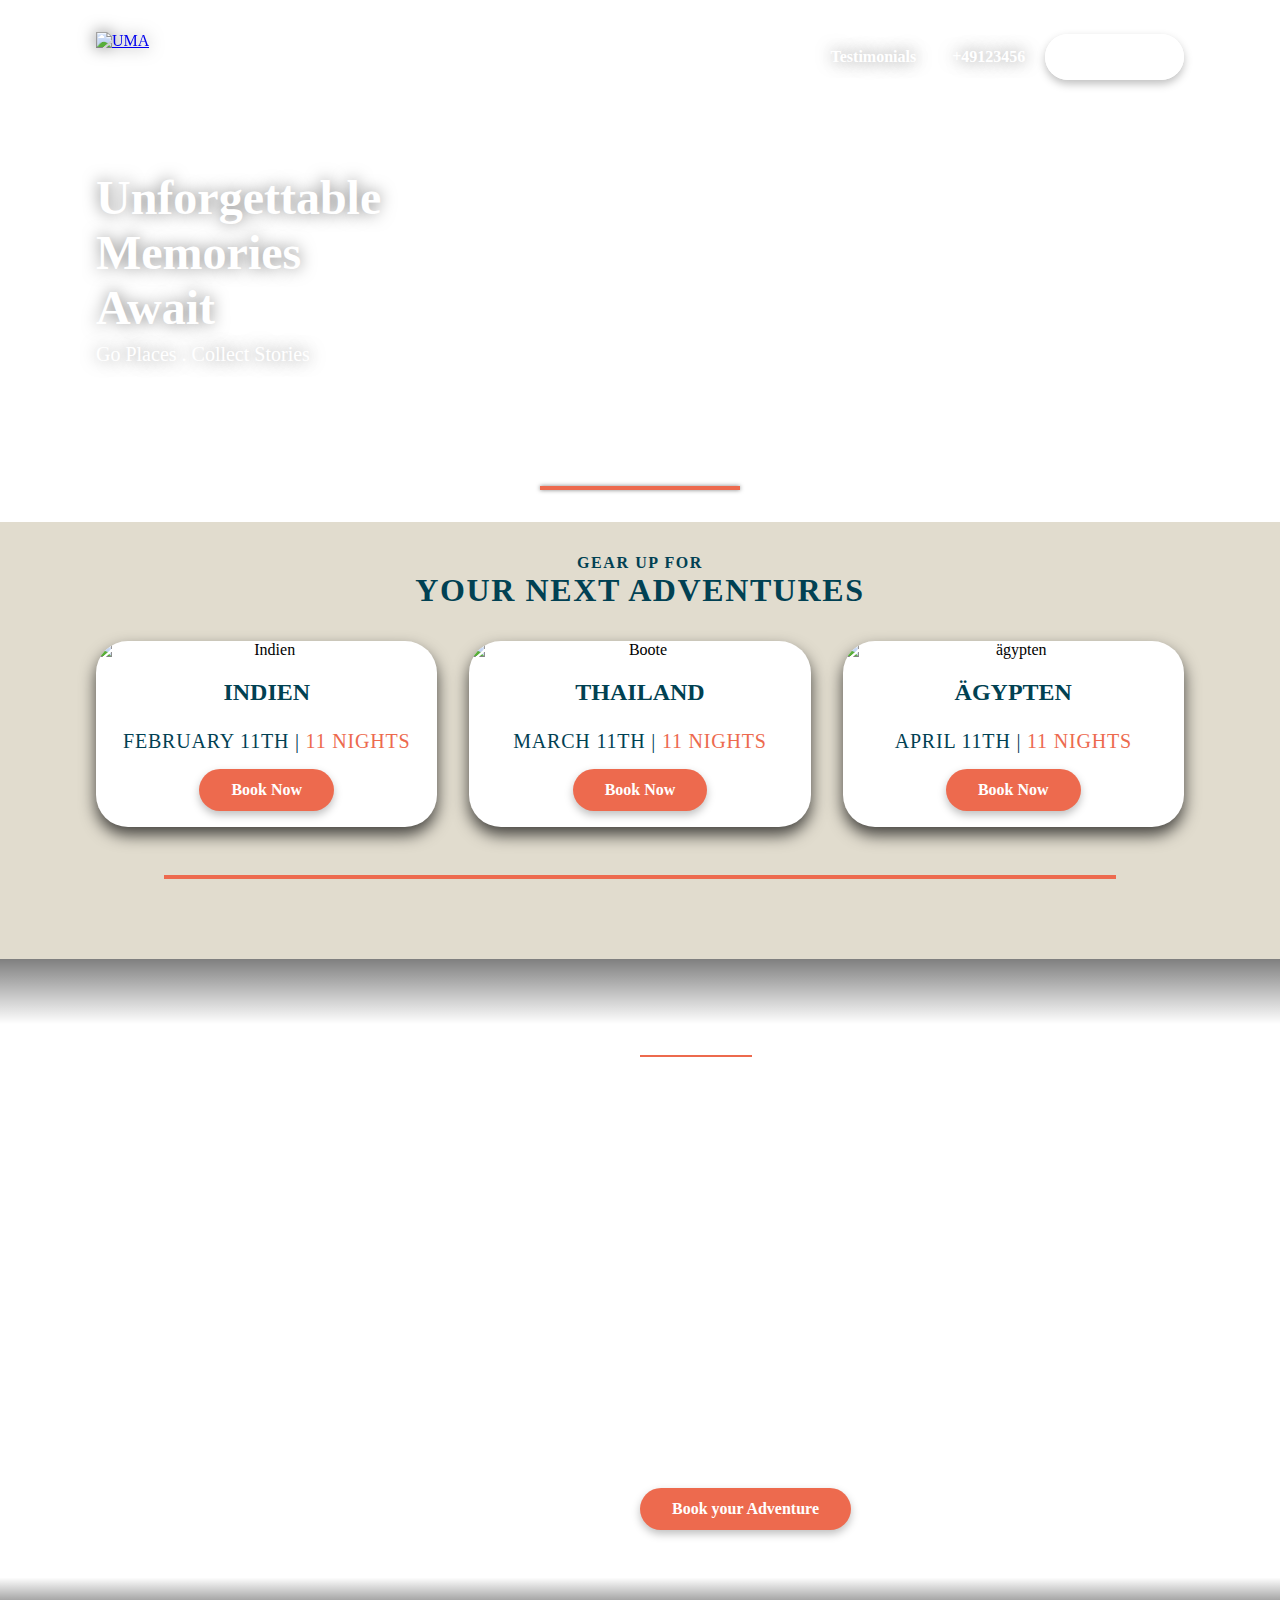
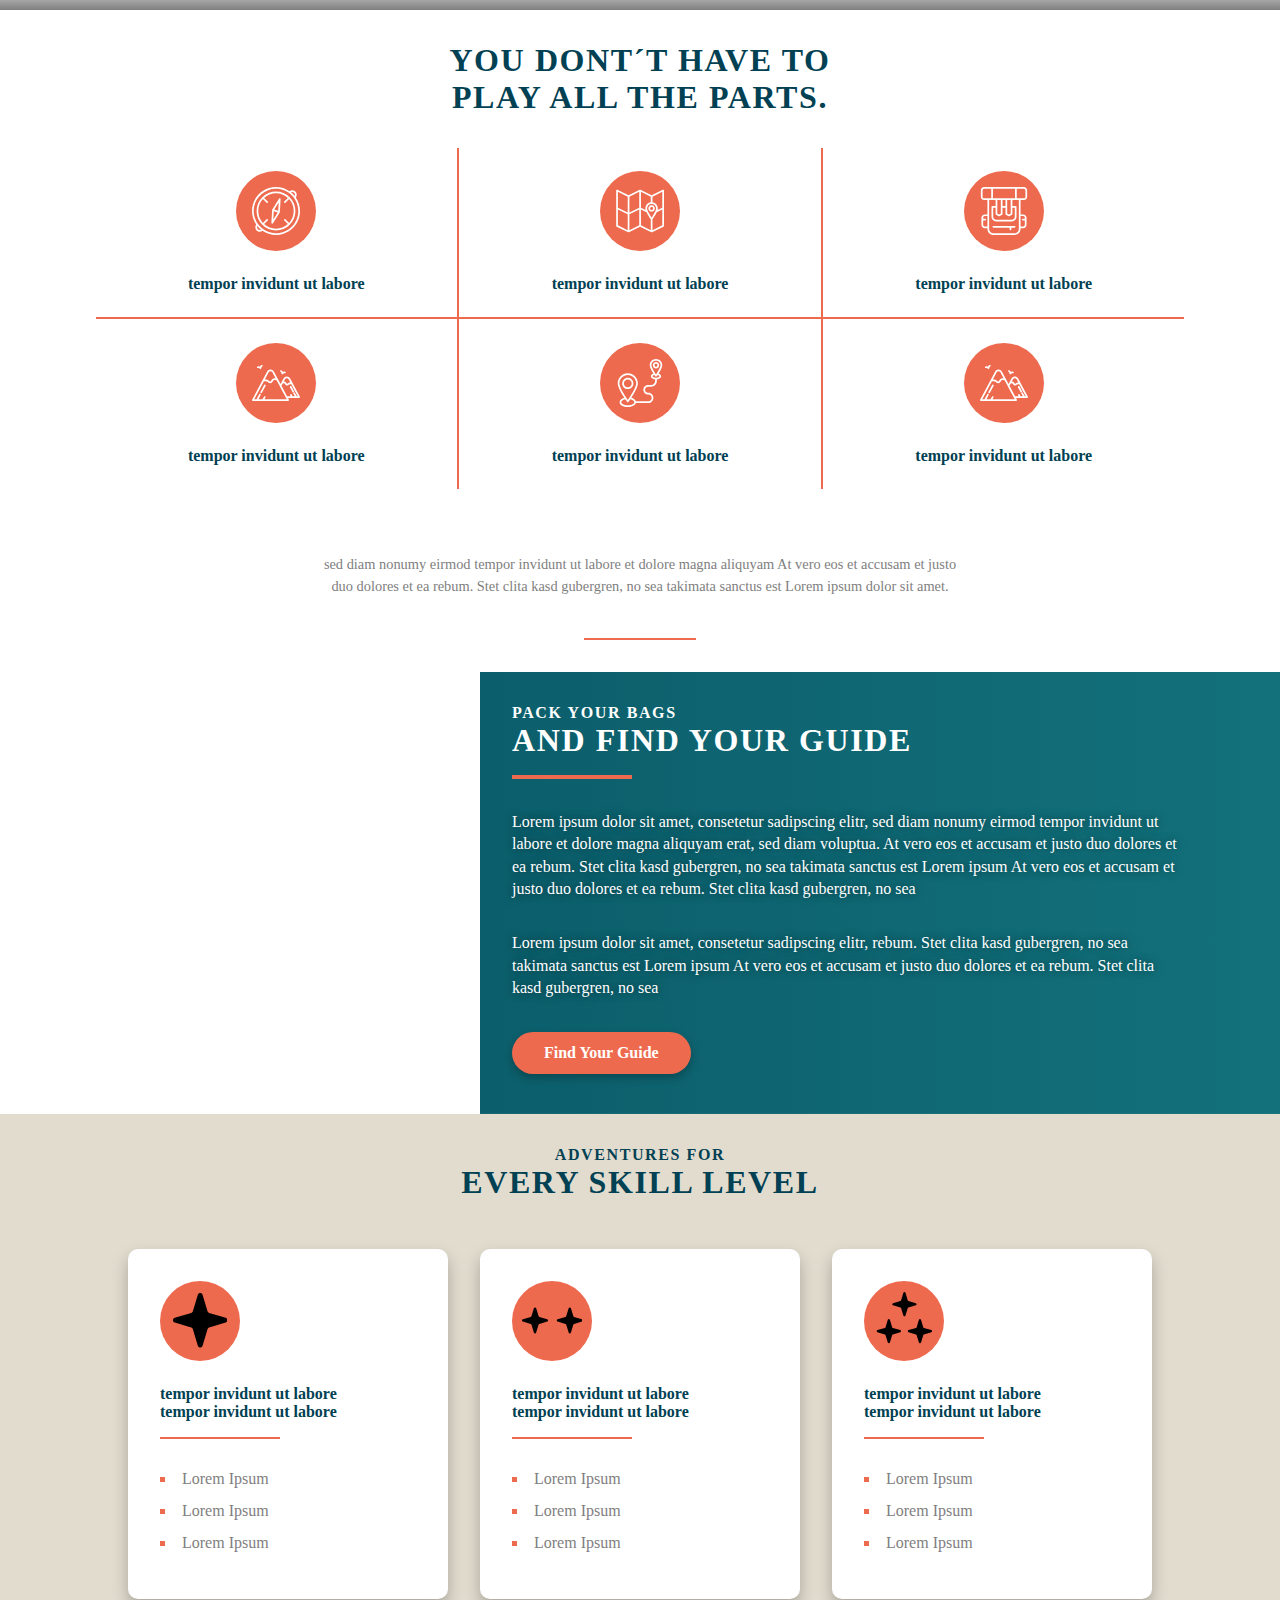
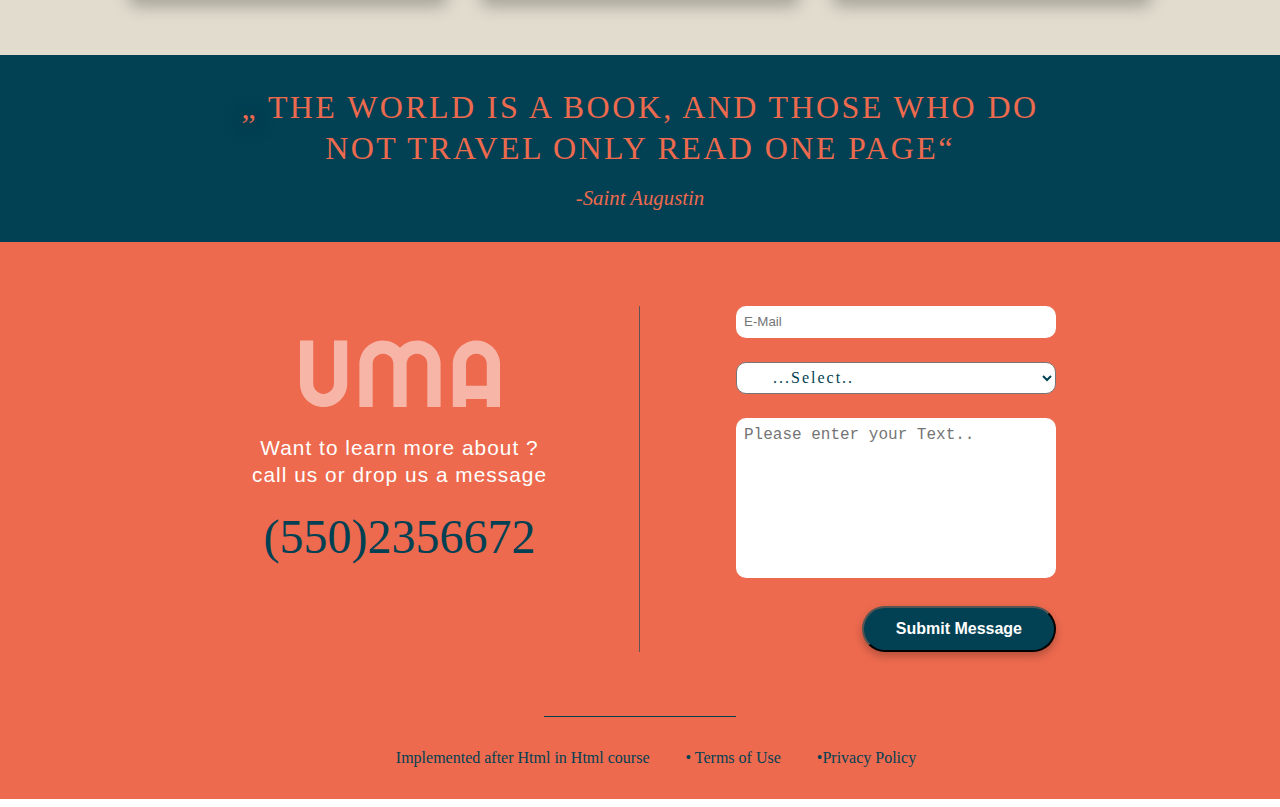
==== index.html @ a950dda8 "Create index.html" ====
<!DOCTYPE html>
<html lang="de">
    <head>
        <meta charset="utf-8">
        <meta http-equiv="X-UA-Compatible" content="IE=edge">
        <meta name="viewport" content="width=device-width, initial-scale=1.0">
   <title>Startseite UMA</title>
<link rel="stylesheet" href="css/main.css">   
</head>
<body>
    <header class="header">
<div class="container"><nav class="header__nav">
    <a href="#" class="header__logo-link"><img src="../images/logo-cropped.svg" alt="UMA" class="header__logo"></a>

<ul class="header__nav-ul">
  <li class="header__nav-li">
    <a href="#" class="header__nav-link">Testimonials</a>
  </li>
<li class="header__nav-li"> 
    <a href="tel:49123456" class="header__nav-link">+49123456</a>
</li>
<li class="header__nav-li header__nav-li--destkop"><a href="#" class="button button--transparent">Book Now</a></li>
    </ul>
</nav> 
<h1 class="header__heading">Unforgettable <br>Memories <br>Await</h1>
<p class="header__sub-heading">Go Places . Collect Stories</p>
<div class="header__button-container"><a href="#" class="button button--transparent">Book Now</a></div>
</div>   
</header>
<section class="adventures">
    <div class="container">
<h2 class="heading heading--center"><span class="heading__pre-text">Gear Up for</span> Your Next Adventures</h2>

<div class="adventures__card-container">
<div class="adventures__card">
    <img class="adventures__card-img" src="../images/indien.jpg" alt="Indien">
    <h4 class="adventures__card-heading">Indien</h4>
    <p class="adventures__card-date">February 11th | <span class="text-primary"> 11 Nights</span></p>
    <a href="#" class="button" >Book Now</a>
</div>
<div class="adventures__card">
    <img class="adventures__card-img" src="../images/bootstrand.jpg" alt="Boote">
    <h4 class="adventures__card-heading">Thailand</h4>
    <p class="adventures__card-date">March 11th | <span class="text-primary"> 11 Nights</span></p>
    <a href="#" class="button" >Book Now</a>
</div>
<div class="adventures__card">
    <img class="adventures__card-img" src="../images/ägypten.jpg" alt="ägypten">
    <h4 class="adventures__card-heading">Ägypten</h4>
    <p class="adventures__card-date">April 11th | <span class="text-primary"> 11 Nights</span></p>
    <a href="#" class="button" >Book Now</a>
</div>
</div>
</div>
</section>
<section class="story">
<div class="container container--center">
    <div class="story__inner">
        <h3 class="heading heading--story "><span class="heading__pre-text">Get Ready for</span> A Great Adventure</h3> 
    <p class="story__paragraph">
        Lorem ipsum dolor sit amet, consetetur sadipscing elitr, 
        sed diam nonumy eirmod tempor invidunt ut labore et dolore 
        magna aliquyam 
        erat, sed diam voluptua. At vero eos et accusam et justo duo dolores et ea 
        rebum. Stet clita kasd gubergren, no sea takimata sanctus est Lorem ipsum 
        dolor sit amet. Lorem ipsum dolor sit amet, consetetur sadipscing elitr, sed diam 
        nonumy eirmod tempor invidunt ut labore et dolore magna aliquyam erat, sed diam voluptua. 
        At vero eos et accusam et justo duo dolores et ea rebum. Stet clita kasd gubergren, no sea 
        takimata sanctus est Lorem ipsum dolor sit amet.</p>

        <p class="story__paragraph">Lorem ipsum dolor sit amet, consetetur sadipscing elitr, 
            sed diam nonumy eirmod tempor invidunt ut labore et dolore magna aliquyam 
            At vero eos et accusam et justo duo dolores et ea rebum. Stet clita kasd gubergren, no sea 
            takimata sanctus est Lorem ipsum dolor sit amet.</p>
        
<a href="#" class="button">Book your Adventure</a>
    </div>
</div>
</section>

<section class="parts">
<div class="container">
<h2 class="heading heading--center">You dont´t have to <br>play all the parts.</h2>
<div class="parts__border"><div class="parts__items">
    <a href="#" class="parts__item">
        <div class="parts__icon"><!--Kompass-->
                 <svg viewBox="0 0 1024 1024" class="parts__svg">

                    <g style="fill:#FFFFFF">
                        <path  d="M934.54,223.26c28-37.57,25.31-90.93-8.78-125.02c-34.06-34.09-87.4-36.77-125.01-8.77
                            C718.49,33.08,619.05,0,512,0C229.68,0,0,229.68,0,512c0,107.05,33.08,206.48,89.46,288.74c-28,37.57-25.31,90.93,8.78,125.02
                            c18.7,18.72,43.28,28.06,67.86,28.06c20.19,0,40.19-6.66,57.15-19.29C305.51,990.92,404.95,1024,512,1024
                            c282.32,0,512-229.68,512-512C1024,404.95,990.92,305.52,934.54,223.26z M899.9,124.1c18.13,18.13,21.86,45.09,11.11,67.59
                            c-23.37-29.05-49.83-55.5-78.89-78.85C854.25,102.18,881.58,105.78,899.9,124.1z M124.1,899.9
                            c-18.13-18.13-21.86-45.09-11.11-67.59c23.37,29.05,49.82,55.49,78.88,78.84C169.73,921.8,142.4,918.2,124.1,899.9z M512,987.43
                            C249.85,987.43,36.57,774.15,36.57,512S249.85,36.57,512,36.57S987.43,249.85,987.43,512S774.15,987.43,512,987.43z"/>
                        <path  d="M805.05,218.95C726.78,140.67,622.71,97.56,512,97.56s-214.78,43.11-293.05,121.38
                            C140.67,297.22,97.56,401.29,97.56,512s43.11,214.78,121.38,293.05C297.22,883.33,401.29,926.44,512,926.44
                            s214.78-43.11,293.05-121.38C883.33,726.78,926.44,622.71,926.44,512S883.33,297.22,805.05,218.95z M258.36,791.5l77.47-77.47
                            c7.14-7.14,7.14-18.71,0-25.86c-7.14-7.14-18.71-7.14-25.86,0l-77.47,77.47c-63.33-69.65-98.37-158.85-98.37-253.64
                            s35.04-183.99,98.37-253.64l77.47,77.47c3.57,3.57,8.25,5.36,12.93,5.36s9.36-1.79,12.93-5.36c7.14-7.14,7.14-18.71,0-25.86
                            l-77.47-77.47c69.65-63.33,158.85-98.37,253.64-98.37s183.99,35.04,253.64,98.37l-77.47,77.47c-7.14,7.14-7.14,18.71,0,25.86
                            c3.57,3.57,8.25,5.36,12.93,5.36c4.68,0,9.36-1.79,12.93-5.36l77.47-77.47c63.33,69.65,98.37,158.85,98.37,253.64
                            s-35.04,183.99-98.37,253.64l-77.47-77.47c-7.14-7.14-18.71-7.14-25.86,0s-7.14,18.71,0,25.86l77.47,77.47
                            c-69.65,63.33-158.85,98.37-253.64,98.37S328.01,854.82,258.36,791.5z"/>
                        <path  d="M597.53,241.78c-7.94-2.48-16.62,0.68-21.04,7.78L431.95,481.91c-0.08,0.12-0.06,0.28-0.14,0.4
                            c-0.71,1.2-0.91,2.57-1.33,3.9c-0.41,1.32-1.04,2.55-1.15,3.92c-0.01,0.14-0.11,0.26-0.12,0.41l-15.48,273.21
                            c-0.47,8.35,4.78,15.95,12.74,18.47c1.82,0.57,3.68,0.85,5.52,0.85c6.19,0,12.13-3.15,15.53-8.63l144.54-232.36
                            c0.08-0.12,0.06-0.28,0.14-0.4c0.71-1.2,0.91-2.57,1.33-3.9c0.41-1.32,1.04-2.55,1.15-3.92c0.01-0.14,0.11-0.26,0.12-0.41
                            l15.48-273.21C610.74,251.9,605.49,244.3,597.53,241.78z M569.7,329.7l-10.1,178.2l-84.17-26.65L569.7,329.7z M454.3,694.3
                            l10.1-178.2l84.17,26.65L454.3,694.3z"/>
                    </g>
                    </svg>
        </div>
        <h4 class="parts__heading-item">tempor invidunt ut labore</h4>
    </a>


    <a href="#" class="parts__item">
        <div class="parts__icon"> <!--Karte-->

            <svg viewBox="0 0 1024 1024" class="parts__svg" >

                    <g style="fill:#FFFFFF;"  >
                        <path  d="M1015.44,59.34c-5.28-3.28-12.02-3.64-17.67-0.91l-237.9,115.31L521.97,58.43c-0.21-0.09-0.45-0.12-0.66-0.21
                            c-0.35-0.15-0.72-0.21-1.08-0.34c-0.74-0.27-1.44-0.62-2.27-0.72c-1.28-0.36-2.55-0.54-4.01-0.54s-2.73,0.18-4.01,0.54
                            c-0.83,0.1-1.53,0.45-2.27,0.72c-0.36,0.13-0.74,0.19-1.08,0.34c-0.21,0.09-0.45,0.12-0.66,0.21l-237.9,115.31L30.15,58.43
                            c-5.65-2.73-12.39-2.37-17.67,0.91C7.2,62.8,3.92,68.63,3.92,74.82v755.04c0,7.1,4.01,13.48,10.2,16.39l245.91,119.31
                            c0.21,0.09,0.45,0.12,0.66,0.21c0.35,0.16,0.73,0.21,1.09,0.35c0.74,0.27,1.44,0.62,2.26,0.72c1.28,0.37,2.55,0.55,4.01,0.55
                            c1.46,0,2.73-0.18,4.01-0.55c0.82-0.1,1.52-0.45,2.26-0.72c0.36-0.13,0.74-0.19,1.09-0.35c0.21-0.09,0.45-0.12,0.66-0.21
                            l237.9-115.3l237.9,115.3c2.37,1.09,5.1,1.82,8.01,1.82c2.91,0,5.65-0.73,8.01-1.82l245.91-119.31c6.19-2.91,10.2-9.29,10.2-16.39
                            V74.82C1024,68.63,1020.72,62.8,1015.44,59.34z M987.57,440.96l-99.46,48.27c3.46-11.66,5.28-22.23,5.28-31.33
                            c0-67.76-50.28-124.05-115.31-132.79v-119.5l209.48-101.64V440.96z M812.88,566.1c-11.29,19.67-23.32,39.35-34.79,56.83
                            c-6.38,10.02-12.57,19.31-18.22,27.51c-5.65-8.2-11.84-17.49-18.22-27.51c-11.48-17.49-23.5-37.16-34.79-56.83
                            c-10.57-18.4-20.4-36.98-28.05-54.1c-9.84-21.68-16.03-40.8-16.03-54.1c0-47.54,33.88-87.43,78.87-96
                            c5.83-1.28,12.02-1.82,18.22-1.82s12.39,0.55,18.22,1.82c44.99,8.56,78.87,48.45,78.87,96c0,13.3-6.19,32.43-16.03,54.1
                            C833.28,529.12,823.44,547.7,812.88,566.1z M741.66,325.11c-65.03,8.74-115.31,65.03-115.31,132.79c0,9.11,1.82,19.67,5.28,31.33
                            l-99.46-48.27V103.97l209.48,101.64V325.11z M495.74,440.96L286.26,542.6V205.61l209.48-101.64V440.96z M40.35,103.97
                            l209.48,101.64V542.6L40.35,440.96V103.97z M40.35,481.58l209.48,101.46v337.17L40.35,818.57V481.58z M286.26,583.04L495.74,481.4
                            v336.99L286.26,920.03V583.04z M532.18,481.4l119.5,57.93c29.15,61.2,75.41,128.05,89.99,148.64v232.07L532.18,818.39V481.4z
                            M987.57,818.57L778.09,920.21V687.96c14.57-20.58,60.84-87.43,89.99-148.64l119.5-57.75V818.57z"/>
                        <path  d="M778.09,391.78c-5.83-1.64-11.84-2.55-18.22-2.55s-12.39,0.91-18.22,2.55c-29.15,7.83-50.46,34.61-50.46,66.12
                            c0,31.52,21.31,58.29,50.46,66.31c5.83,1.64,11.84,2.55,18.22,2.55s12.39-0.91,18.22-2.55c29.15-8.01,50.46-34.79,50.46-66.31
                            C828.55,426.39,807.23,399.61,778.09,391.78z M778.09,484.68c-5.1,3.46-11.48,5.65-18.22,5.65s-13.12-2.19-18.22-5.65
                            c-8.56-5.83-14.03-15.67-14.03-26.78c0-10.93,5.46-20.76,14.03-26.59c5.1-3.46,11.48-5.65,18.22-5.65s13.12,2.19,18.22,5.65
                            c8.56,5.83,14.03,15.67,14.03,26.59C792.11,469.01,786.65,478.85,778.09,484.68z"/>
                    </g>
                    </svg>

        </div>
        <h4 class="parts__heading-item">tempor invidunt ut labore</h4>
    </a>

    <a href="#" class="parts__item"><!--Market-->
        <div class="parts__icon">

                    <svg viewBox="0 0 1024 1024" class="parts__svg">

                            <g style="fill:#FFFFFF;"  >
                                <path d="M933.67,277.94c39.68,0,72.04-32.18,72.04-71.86V72.05c0-39.68-32.37-72.05-72.04-72.05H90.15
                                    C50.47,0,18.29,32.37,18.29,72.05v134.03c0,39.68,32.18,71.86,71.86,71.86h68.57v306.65h-54.68c-40.23,0-73.14,32.73-73.14,73.14
                                    v146.65c0,40.41,32.92,73.14,73.14,73.14h54.68v16.82c0,71.5,58.15,129.65,129.64,129.65h447.09c71.5,0,129.65-58.15,129.65-129.65
                                    v-16.82h54.67c40.41,0,73.14-32.73,73.14-73.14V695.24c0-0.05,0.03-0.09,0.03-0.13c0-0.05-0.03-0.09-0.03-0.13v-37.24
                                    c0-40.41-32.73-73.14-73.14-73.14H865.1V277.94H933.67z M969.14,72.05v134.03c0,19.38-15.91,35.29-35.47,35.29h-86.86h-62.67V36.57
                                    h149.52C953.23,36.57,969.14,52.48,969.14,72.05z M672.73,241.37H561.92H461.9H351.27H276.3V36.57h471.28v204.8H672.73z
                                    M654.45,404.3v36.57v124.34l-37.12,20.85l-37.12-20.85V440.87V404.3V277.94h74.24V404.3z M369.55,404.3V277.94h74.06V404.3v36.57
                                    v124.34l-36.94,20.85l-37.12-20.85V440.87V404.3z M543.63,277.94V404.3h-63.45V277.94H543.63z M342.31,591.91l55.41,31.09
                                    c2.74,1.46,5.85,2.38,8.96,2.38c2.92,0,6.03-0.91,8.78-2.38l55.41-31.09c5.85-3.29,9.33-9.33,9.33-15.91V440.87h63.45V576
                                    c0,6.58,3.47,12.62,9.33,15.91l55.4,31.09c2.74,1.46,5.85,2.38,8.96,2.38c3.11,0,6.03-0.91,8.96-2.38l55.41-31.09
                                    c5.67-3.29,9.33-9.33,9.33-15.91V440.87h51.2v196.21c0,34.56-28.16,62.72-62.9,62.72H344.5c-34.56,0-62.72-28.16-62.72-62.72
                                    V440.87h51.2V576C332.98,582.58,336.46,588.62,342.31,591.91z M54.86,206.08V72.05c0-19.57,15.91-35.47,35.29-35.47h149.58v204.8
                                    h-62.72H90.15C70.77,241.37,54.86,225.46,54.86,206.08z M104.05,840.96c-20.11,0-36.57-16.46-36.57-36.57v-91h45.62
                                    c10.1,0,18.29-8.18,18.29-18.29c0-10.11-8.19-18.29-18.29-18.29H67.47v-19.08c0-20.11,16.46-36.57,36.57-36.57h54.68v219.79H104.05
                                    z M919.77,621.17c20.11,0,36.57,16.46,36.57,36.57v19.08h-45.56c-10.1,0-18.29,8.18-18.29,18.29c0,10.11,8.19,18.29,18.29,18.29
                                    h45.56v91c0,20.11-16.46,36.57-36.57,36.57H865.1V621.17H919.77z M828.53,602.88v256.37v35.11c0,51.2-41.69,93.07-93.08,93.07
                                    H288.37c-51.38,0-93.07-41.87-93.07-93.07v-35.11V602.88V277.94h62.44c0.1,0,0.18,0.06,0.28,0.06c0.1,0,0.18-0.05,0.28-0.06h74.69
                                    V404.3H263.5c-10.24,0-18.29,8.05-18.29,18.29v214.49c0,54.67,44.43,99.29,99.29,99.29h334.81c54.86,0,99.47-44.62,99.47-99.29
                                    V422.58c0-10.24-8.23-18.29-18.29-18.29h-69.49V277.94h74.56c0.1,0,0.18,0.06,0.28,0.06c0.1,0,0.18-0.05,0.28-0.06h62.38V602.88z"
                                    />
                                <path d="M740.19,830.09H283.67c-10.1,0-18.29,8.18-18.29,18.29s8.19,18.29,18.29,18.29h347.74v38.68
                                    c0,10.11,8.19,18.29,18.29,18.29c10.1,0,18.29-8.18,18.29-18.29v-38.68h72.2c10.1,0,18.29-8.18,18.29-18.29
                                    S750.29,830.09,740.19,830.09z"/>
                            </g>
                            </svg>

        </div>
        <h4 class="parts__heading-item">tempor invidunt ut labore</h4>
    </a>

    <a href="#" class="parts__item"> <!--Mountains-->
        <div class="parts__icon">

                                        <svg viewBox="0 0 1024 1024" class="parts__svg">

                            <g style="fill:#FFFFFF;"  >
                                <path  d="M127.97,193.78c0.26-0.03,23.45-4.41,36.58,14.66c0.28,0.41,0.75,0.55,1.06,0.93
                                    c1.27,1.57,2.75,2.85,4.46,3.93c0.64,0.4,1.18,0.88,1.86,1.19c2.36,1.11,4.91,1.86,7.67,1.86c0.01,0,0.02,0,0.03,0c0,0,0,0,0,0
                                    c0,0,0,0,0.01,0c0.3,0,0.6-0.01,0.9-0.03c0.37-0.02,0.67-0.22,1.03-0.26c1.69-0.18,3.33-0.59,4.95-1.26
                                    c0.69-0.28,1.31-0.59,1.95-0.95c0.49-0.28,1.03-0.4,1.5-0.73c0.59-0.4,0.9-1.01,1.42-1.47c0.96-0.83,1.82-1.67,2.59-2.68
                                    c0.71-0.94,1.27-1.9,1.78-2.95c0.51-1.04,0.94-2.06,1.25-3.19c0.34-1.23,0.48-2.43,0.55-3.7c0.04-0.69,0.34-1.3,0.3-2.01
                                    c-1.15-22.72,19.17-33.99,20.33-34.61c8.9-4.62,12.45-15.55,7.89-24.52c-4.56-9-15.56-12.62-24.58-8.03
                                    c-1.23,0.63-21.93,11.75-33.12,34.74c-22.91-11.39-46.2-7.09-47.55-6.82c-9.91,1.97-16.34,11.6-14.37,21.5
                                    C108.44,189.3,118.08,195.7,127.97,193.78z"/>
                                <path d="M609.05,274.66c0.88,0.47,21.5,11.73,20.34,34.62c-0.03,0.71,0.26,1.32,0.3,2.01
                                    c0.08,1.27,0.21,2.46,0.55,3.69c0.31,1.14,0.74,2.17,1.26,3.21c0.51,1.04,1.06,1.99,1.77,2.93c0.77,1.01,1.64,1.85,2.6,2.69
                                    c0.52,0.46,0.83,1.06,1.42,1.47c0.47,0.33,1.01,0.45,1.5,0.73c0.64,0.36,1.26,0.66,1.94,0.94c1.62,0.67,3.27,1.08,4.96,1.27
                                    c0.36,0.04,0.66,0.25,1.03,0.26c0.3,0.02,0.59,0.03,0.9,0.03c0,0,0.01,0,0.01,0l0,0c0.01,0,0.02,0,0.03,0
                                    c2.76,0,5.31-0.75,7.67-1.87c0.67-0.31,1.21-0.79,1.84-1.19c1.72-1.08,3.2-2.36,4.47-3.94c0.31-0.38,0.78-0.52,1.06-0.93
                                    c12.73-18.5,35.48-14.83,36.73-14.62c9.88,1.87,19.39-4.55,21.36-14.4c1.96-9.9-4.46-19.53-14.37-21.5
                                    c-1.34-0.25-24.63-4.55-47.55,6.83c-11.19-22.99-31.88-34.11-33.12-34.74c-8.95-4.54-19.78-0.97-24.41,7.91
                                    C596.71,258.94,600.2,269.94,609.05,274.66z"/>
                                <path  d="M284.17,546.75c-8.96-4.75-19.93-1.28-24.69,7.5L179.4,704.37c-4.75,8.96-1.46,19.93,7.5,24.68
                                    c2.74,1.65,5.67,2.19,8.59,2.19c6.4,0,12.8-3.47,16.09-9.69l80.09-149.94C296.42,562.66,293.13,551.5,284.17,546.75z"/>
                                <path  d="M1021.78,804.57L865.99,512.74c-0.55-1.28-1.28-2.56-2.01-3.66l-49.37-92.52
                                    c-14.26-26.88-40.96-42.97-71.49-42.97c-15.36,0-29.62,4.02-41.87,11.34c-12.25,7.5-22.49,18.29-29.8,31.64l-42.24,79.36
                                    c-0.55,0.91-1.1,1.83-1.46,2.74l-18.83,35.11l-142.26-266.6c-14.44-26.88-41.14-42.79-71.67-42.79c-30.35,0-57.23,15.91-71.5,42.79
                                    l-95.45,178.83c-0.73,0.91-1.28,2.19-1.65,3.29L2.22,869.12c-3.11,5.67-2.93,12.43,0.37,17.92c3.29,5.67,9.33,8.96,15.72,8.96
                                    h753.52c6.4,0,12.25-3.29,15.54-8.96c3.29-5.49,3.47-12.25,0.55-17.92l-20.11-37.67h86.34c0.05,0,0.1,0.02,0.16,0.02
                                    c0.06,0,0.12-0.02,0.18-0.02h88.87c0.05,0,0.1,0.02,0.16,0.02c0.06,0,0.12-0.02,0.18-0.02h62.01c6.4,0,12.43-3.29,15.72-8.78
                                    C1024.7,817.01,1024.89,810.24,1021.78,804.57z M703.81,433.74c7.86-14.81,22.49-23.59,39.31-23.59c16.64,0,31.45,8.78,39.31,23.59
                                    l35.11,65.83l0.04,0.07c-23.93-1.03-46.87,9.16-62.46,27.79c-2.61,3.11-5.86,3.21-7.53,3.06c-1.71-0.2-4.88-1.07-6.77-4.75
                                    l-4.44-8.67c-11.35-22.19-34.19-35.46-58.43-34.94l0.06-0.12L703.81,433.74z M355.67,284.53c7.86-14.81,22.67-23.59,39.31-23.59
                                    c16.82,0,31.45,8.78,39.31,23.59l68.02,127.27l-2.93-0.37c-35.84-5.49-71.13,12.62-87.58,44.98l-6.4,12.62
                                    c-3.29,6.22-8.96,10.24-15.91,10.97c-6.95,0.73-13.35-1.83-17.74-7.13c-20.84-24.87-51.2-38.58-83.38-37.12l-13.71,0.55
                                    L355.67,284.53z M741.29,859.43H266.07l20.66-38.76c4.75-8.96,1.28-20.11-7.5-24.87c-8.96-4.75-20.11-1.28-24.87,7.68l-29.8,55.95
                                    h-86.49l47.54-89.05c4.75-8.96,1.28-20.11-7.5-24.87c-8.96-4.75-20.11-1.28-24.87,7.68L96.57,859.43H48.85l205.88-385.64
                                    l35.11-1.46c20.84-0.91,40.41,7.86,53.76,23.95c10.97,12.98,26.88,20.48,43.52,20.48c2.19,0,4.39-0.18,6.4-0.37
                                    c19.02-2.19,35.66-13.71,44.43-30.72l6.4-12.43c9.33-18.47,29.26-28.71,49.37-25.6l30.17,4.57l64.36,120.5l20.66,38.77l97.82,183.4
                                    l19.57,36.57L741.29,859.43z M954.44,794.88l-37.98-71.16c-4.75-8.9-15.82-12.28-24.74-7.53c-8.91,4.76-12.28,15.84-7.53,24.74
                                    l28.79,53.94h-47.75l-19.27-36.09c-4.75-8.89-15.8-12.27-24.74-7.53c-8.91,4.76-12.28,15.84-7.53,24.74l10.08,18.88h-75.55
                                    L629.75,572.71l27.05-50.98l18.36-2.83c11.63-1.78,23.21,4.16,28.68,14.84l4.44,8.67c6.96,13.61,20.14,22.74,35.25,24.43
                                    c1.69,0.19,3.37,0.29,5.05,0.29c13.28,0,25.93-5.87,34.6-16.22c8.25-9.87,19.98-15.24,32.99-14.72l21.3,0.85l0.01,0.03
                                    l137.69,257.83H954.44z"/>
                                <path  d="M817.76,577.65c-8.91,4.76-12.28,15.84-7.53,24.74l55.84,104.61c3.3,6.17,9.61,9.68,16.15,9.68
                                    c2.9,0,5.85-0.69,8.59-2.15c8.91-4.76,12.28-15.84,7.53-24.74L842.5,585.17C837.74,576.28,826.69,572.9,817.76,577.65z"/>
                            </g>
                            </svg>


        </div>
        <h4 class="parts__heading-item">tempor invidunt ut labore</h4>
    </a>

    <a href="#" class="parts__item">
        <div class="parts__icon"><!--Route-->

                                            <svg viewBox="0 0 1024 1024" class="parts__svg">
                                    <g style="fill:#FFFFFF;"  >
                                        <path  d="M371.2,521.14c0-65.65-53.58-119.22-119.41-119.22c-65.65,0-119.22,53.58-119.22,119.22
                                            c0,65.83,53.58,119.41,119.22,119.41C317.62,640.55,371.2,586.97,371.2,521.14z M169.14,521.14c0-45.53,37.12-82.65,82.65-82.65
                                            c45.71,0,82.83,37.12,82.83,82.65c0,45.71-37.12,82.83-82.83,82.83C206.26,603.98,169.14,566.86,169.14,521.14z"/>
                                        <path  d="M922.15,134.77c0-38.03-30.9-68.94-68.94-68.94s-68.94,30.9-68.94,68.94s30.9,68.94,68.94,68.94
                                            S922.15,172.8,922.15,134.77z M820.85,134.77c0-17.74,14.63-32.37,32.37-32.37c17.92,0,32.37,14.63,32.37,32.37
                                            c0,17.92-14.45,32.37-32.37,32.37C835.47,167.13,820.85,152.69,820.85,134.77z"/>
                                        <path  d="M908.98,309.94c34.74-54.31,78.45-131.47,78.45-175.18C987.43,60.34,927.27,0,853.21,0
                                            c-73.87,0-134.03,60.34-134.03,134.77c0,43.7,43.52,120.87,78.26,175.18c-33.28,11.52-54.67,33.28-54.67,59.61
                                            c0,35.11,38.4,62.35,92.16,67.29c0.01,0,0.02,0,0.03,0v33.13c0,46.36-37.42,84.07-83.41,84.07h-66.18
                                            c-56.2,0-101.92,45.98-101.92,102.48c0,56.5,45.72,102.46,101.92,102.46h5.26c39.15,0,71,32.11,71,71.59
                                            c0,39.48-31.85,71.59-71,71.59H424.39c-9.72-33.99-46.82-61.76-97.81-75.47c59.06-91.61,140.62-231.13,140.62-305.55
                                            c0-119.41-96.55-216.5-215.41-216.5c-118.67,0-215.22,97.1-215.22,216.5c0,74.42,81.37,213.94,140.43,305.55
                                            c-59.79,16.09-100.39,51.57-100.39,93.81c0,57.97,76.98,103.5,175.18,103.5c87.77,0,158.35-36.21,172.62-85.21
                                            c0.01-0.01,0.01-0.03,0.01-0.05h266.2c59.31,0,107.57-48.52,107.57-108.16c0-59.64-48.26-108.16-107.57-108.16h-5.26
                                            c-36.04,0-65.35-29.55-65.35-65.89c0-36.34,29.31-65.91,65.35-65.91h66.18c66.16,0,119.98-54.12,119.98-120.64v-33.13
                                            c53.74-4.95,92.31-32.19,92.31-67.29C963.84,343.22,942.26,321.28,908.98,309.94z M73.14,521.14
                                            c0-99.29,80.09-179.93,178.65-179.93s178.83,80.64,178.83,179.93c0,64.55-80.46,202.42-142.81,297.87
                                            c-8.05,12.43-15.91,24.32-23.22,34.93c-4.57,6.58-8.78,12.8-12.8,18.47c-4.02-5.67-8.23-11.89-12.8-18.47
                                            c-7.13-10.61-14.99-22.49-23.22-34.93C153.6,723.57,73.14,585.69,73.14,521.14z M251.79,987.43c-81.74,0-138.61-35.29-138.61-66.93
                                            c0-24.14,33.1-50.47,85.03-61.44c21.21,31.63,36.57,52.66,38.77,55.77c3.47,4.75,8.96,7.5,14.81,7.5c5.85,0,11.52-2.74,14.81-7.5
                                            c2.19-3.11,17.55-24.14,38.77-55.77c51.93,10.97,85.21,37.3,85.21,61.44C390.58,952.14,333.53,987.43,251.79,987.43z
                                                M755.75,134.77c0-54.13,43.7-98.19,97.46-98.19s97.65,44.07,97.65,98.19c0,35.47-44.43,112.09-80.46,167.13
                                            c-6.03,9.51-11.89,18.29-17.19,26.15c-5.3-7.86-11.15-16.64-17.19-26.15C800.18,246.86,755.75,170.42,755.75,134.77z
                                                M853.21,401.19c-45.17,0-73.87-18.83-73.87-31.63c0-9.14,14.45-21.39,39.13-27.61c9.87,14.45,17.19,24.87,19.93,28.53
                                            c3.47,4.75,8.96,7.68,14.81,7.68s11.34-2.93,14.81-7.68c2.74-3.66,10.06-14.08,19.93-28.53c24.69,6.22,39.31,18.47,39.31,27.61
                                            C927.27,382.35,898.38,401.19,853.21,401.19z"/>
                                    </g>
                                    </svg>

        </div>
        <h4 class="parts__heading-item">tempor invidunt ut labore</h4>
    </a>

    <a href="#" class="parts__item">
        <div class="parts__icon">

            <svg viewBox="0 0 1024 1024" class="parts__svg">

                <g style="fill:#FFFFFF;"  >
                    <path  d="M127.97,193.78c0.26-0.03,23.45-4.41,36.58,14.66c0.28,0.41,0.75,0.55,1.06,0.93
                        c1.27,1.57,2.75,2.85,4.46,3.93c0.64,0.4,1.18,0.88,1.86,1.19c2.36,1.11,4.91,1.86,7.67,1.86c0.01,0,0.02,0,0.03,0c0,0,0,0,0,0
                        c0,0,0,0,0.01,0c0.3,0,0.6-0.01,0.9-0.03c0.37-0.02,0.67-0.22,1.03-0.26c1.69-0.18,3.33-0.59,4.95-1.26
                        c0.69-0.28,1.31-0.59,1.95-0.95c0.49-0.28,1.03-0.4,1.5-0.73c0.59-0.4,0.9-1.01,1.42-1.47c0.96-0.83,1.82-1.67,2.59-2.68
                        c0.71-0.94,1.27-1.9,1.78-2.95c0.51-1.04,0.94-2.06,1.25-3.19c0.34-1.23,0.48-2.43,0.55-3.7c0.04-0.69,0.34-1.3,0.3-2.01
                        c-1.15-22.72,19.17-33.99,20.33-34.61c8.9-4.62,12.45-15.55,7.89-24.52c-4.56-9-15.56-12.62-24.58-8.03
                        c-1.23,0.63-21.93,11.75-33.12,34.74c-22.91-11.39-46.2-7.09-47.55-6.82c-9.91,1.97-16.34,11.6-14.37,21.5
                        C108.44,189.3,118.08,195.7,127.97,193.78z"/>
                    <path d="M609.05,274.66c0.88,0.47,21.5,11.73,20.34,34.62c-0.03,0.71,0.26,1.32,0.3,2.01
                        c0.08,1.27,0.21,2.46,0.55,3.69c0.31,1.14,0.74,2.17,1.26,3.21c0.51,1.04,1.06,1.99,1.77,2.93c0.77,1.01,1.64,1.85,2.6,2.69
                        c0.52,0.46,0.83,1.06,1.42,1.47c0.47,0.33,1.01,0.45,1.5,0.73c0.64,0.36,1.26,0.66,1.94,0.94c1.62,0.67,3.27,1.08,4.96,1.27
                        c0.36,0.04,0.66,0.25,1.03,0.26c0.3,0.02,0.59,0.03,0.9,0.03c0,0,0.01,0,0.01,0l0,0c0.01,0,0.02,0,0.03,0
                        c2.76,0,5.31-0.75,7.67-1.87c0.67-0.31,1.21-0.79,1.84-1.19c1.72-1.08,3.2-2.36,4.47-3.94c0.31-0.38,0.78-0.52,1.06-0.93
                        c12.73-18.5,35.48-14.83,36.73-14.62c9.88,1.87,19.39-4.55,21.36-14.4c1.96-9.9-4.46-19.53-14.37-21.5
                        c-1.34-0.25-24.63-4.55-47.55,6.83c-11.19-22.99-31.88-34.11-33.12-34.74c-8.95-4.54-19.78-0.97-24.41,7.91
                        C596.71,258.94,600.2,269.94,609.05,274.66z"/>
                    <path  d="M284.17,546.75c-8.96-4.75-19.93-1.28-24.69,7.5L179.4,704.37c-4.75,8.96-1.46,19.93,7.5,24.68
                        c2.74,1.65,5.67,2.19,8.59,2.19c6.4,0,12.8-3.47,16.09-9.69l80.09-149.94C296.42,562.66,293.13,551.5,284.17,546.75z"/>
                    <path  d="M1021.78,804.57L865.99,512.74c-0.55-1.28-1.28-2.56-2.01-3.66l-49.37-92.52
                        c-14.26-26.88-40.96-42.97-71.49-42.97c-15.36,0-29.62,4.02-41.87,11.34c-12.25,7.5-22.49,18.29-29.8,31.64l-42.24,79.36
                        c-0.55,0.91-1.1,1.83-1.46,2.74l-18.83,35.11l-142.26-266.6c-14.44-26.88-41.14-42.79-71.67-42.79c-30.35,0-57.23,15.91-71.5,42.79
                        l-95.45,178.83c-0.73,0.91-1.28,2.19-1.65,3.29L2.22,869.12c-3.11,5.67-2.93,12.43,0.37,17.92c3.29,5.67,9.33,8.96,15.72,8.96
                        h753.52c6.4,0,12.25-3.29,15.54-8.96c3.29-5.49,3.47-12.25,0.55-17.92l-20.11-37.67h86.34c0.05,0,0.1,0.02,0.16,0.02
                        c0.06,0,0.12-0.02,0.18-0.02h88.87c0.05,0,0.1,0.02,0.16,0.02c0.06,0,0.12-0.02,0.18-0.02h62.01c6.4,0,12.43-3.29,15.72-8.78
                        C1024.7,817.01,1024.89,810.24,1021.78,804.57z M703.81,433.74c7.86-14.81,22.49-23.59,39.31-23.59c16.64,0,31.45,8.78,39.31,23.59
                        l35.11,65.83l0.04,0.07c-23.93-1.03-46.87,9.16-62.46,27.79c-2.61,3.11-5.86,3.21-7.53,3.06c-1.71-0.2-4.88-1.07-6.77-4.75
                        l-4.44-8.67c-11.35-22.19-34.19-35.46-58.43-34.94l0.06-0.12L703.81,433.74z M355.67,284.53c7.86-14.81,22.67-23.59,39.31-23.59
                        c16.82,0,31.45,8.78,39.31,23.59l68.02,127.27l-2.93-0.37c-35.84-5.49-71.13,12.62-87.58,44.98l-6.4,12.62
                        c-3.29,6.22-8.96,10.24-15.91,10.97c-6.95,0.73-13.35-1.83-17.74-7.13c-20.84-24.87-51.2-38.58-83.38-37.12l-13.71,0.55
                        L355.67,284.53z M741.29,859.43H266.07l20.66-38.76c4.75-8.96,1.28-20.11-7.5-24.87c-8.96-4.75-20.11-1.28-24.87,7.68l-29.8,55.95
                        h-86.49l47.54-89.05c4.75-8.96,1.28-20.11-7.5-24.87c-8.96-4.75-20.11-1.28-24.87,7.68L96.57,859.43H48.85l205.88-385.64
                        l35.11-1.46c20.84-0.91,40.41,7.86,53.76,23.95c10.97,12.98,26.88,20.48,43.52,20.48c2.19,0,4.39-0.18,6.4-0.37
                        c19.02-2.19,35.66-13.71,44.43-30.72l6.4-12.43c9.33-18.47,29.26-28.71,49.37-25.6l30.17,4.57l64.36,120.5l20.66,38.77l97.82,183.4
                        l19.57,36.57L741.29,859.43z M954.44,794.88l-37.98-71.16c-4.75-8.9-15.82-12.28-24.74-7.53c-8.91,4.76-12.28,15.84-7.53,24.74
                        l28.79,53.94h-47.75l-19.27-36.09c-4.75-8.89-15.8-12.27-24.74-7.53c-8.91,4.76-12.28,15.84-7.53,24.74l10.08,18.88h-75.55
                        L629.75,572.71l27.05-50.98l18.36-2.83c11.63-1.78,23.21,4.16,28.68,14.84l4.44,8.67c6.96,13.61,20.14,22.74,35.25,24.43
                        c1.69,0.19,3.37,0.29,5.05,0.29c13.28,0,25.93-5.87,34.6-16.22c8.25-9.87,19.98-15.24,32.99-14.72l21.3,0.85l0.01,0.03
                        l137.69,257.83H954.44z"/>
                    <path  d="M817.76,577.65c-8.91,4.76-12.28,15.84-7.53,24.74l55.84,104.61c3.3,6.17,9.61,9.68,16.15,9.68
                        c2.9,0,5.85-0.69,8.59-2.15c8.91-4.76,12.28-15.84,7.53-24.74L842.5,585.17C837.74,576.28,826.69,572.9,817.76,577.65z"/>
                </g>
                </svg>

        </div>
        <h4 class="parts__heading-item">tempor invidunt ut labore</h4>
    </a></div>

    </div>


</div>
<p class="parts__paragraph">
    sed diam nonumy eirmod tempor invidunt ut labore et dolore magna aliquyam 
    At vero eos et accusam et justo duo dolores et ea rebum. Stet clita kasd gubergren, no sea 
    takimata sanctus est Lorem ipsum dolor sit amet.

</p></section>

<section class="guide">

    <div class="container">
        <div class="guide-container">
            <h2 class="heading  heading--bottom" style="color:white;">
                <span class="heading__pre-text">Pack your Bags</span>and find your Guide</h2> 
                
                <p class="guide__paragraph">
                    Lorem ipsum dolor sit amet, consetetur sadipscing elitr, 
                    sed diam nonumy eirmod tempor invidunt ut labore et dolore 
                    magna aliquyam 
                    erat, sed diam voluptua. At vero eos et accusam et justo duo dolores et ea 
                    rebum. Stet clita kasd gubergren, no sea takimata sanctus est Lorem ipsum 
                    At vero eos et accusam et justo duo dolores et ea rebum. Stet clita kasd gubergren, no sea 
                   </p>

                   <p class="guide__paragraph">
                    Lorem ipsum dolor sit amet, consetetur sadipscing elitr, 
                    rebum. Stet clita kasd gubergren, no sea takimata sanctus est Lorem ipsum 
                    At vero eos et accusam et justo duo dolores et ea rebum. Stet clita kasd gubergren, no sea 
                   </p>

                   
            <a href="#" class="button">Find Your Guide</a>

        </div>
    </div>

</section>

<section class="skills">
<div class="container">
    <h2 class="heading heading--center"><span class="heading__pre-text">Adventures For</span>Every Skill Level</h2>


<div class="skills__items">

    <div class="skills__item">
        <div class="skills__items-icon skills__items-icon--first">

                                <svg  
                                viewBox="0 0 1024 1024" >
                        <g style="fill: black;">
                        <path class="st0" d="M680.89,649.87L991,556.4c43.99-13.26,43.99-75.55,0-88.81l-310.11-93.46c-14.89-4.49-26.54-16.14-31.02-31.02
                            L556.41,33C543.15-11,480.85-11,467.59,33l-93.46,310.11c-4.49,14.89-16.14,26.54-31.02,31.02L33,467.59
                            c-43.99,13.26-44,75.55,0,88.81l310.11,93.47c14.89,4.49,26.54,16.14,31.02,31.02L467.59,991c13.26,43.99,75.55,43.99,88.81,0
                            l93.46-310.11C654.36,666.01,666,654.36,680.89,649.87z"/>
                        </g>
                        </svg>

        </div>
            <h5 class="skills__heading-item">tempor invidunt ut labore<br>tempor invidunt ut labore</h5>
            <ul class="skills__ul">
                <li class="skills__li">Lorem Ipsum</li>
                <li class="skills__li">Lorem Ipsum</li>
                <li class="skills__li">Lorem Ipsum</li>
            </ul>
        </div>

        <div class="skills__item">
            <div class="skills__items-icon  skills__items-icon--second">

                <svg viewBox="0 0 1024 1024" >

                    <g class="fill:black;">
                    <path class="st0" d="M291.74,571.07l132.87-40.05c18.85-5.68,18.85-32.37,0-38.05l-132.87-40.05c-6.38-1.92-11.37-6.91-13.29-13.29
                        L238.4,306.77c-5.68-18.85-32.37-18.85-38.05,0L160.3,439.64c-1.92,6.38-6.91,11.37-13.29,13.29L14.14,492.97
                        c-18.85,5.68-18.85,32.37,0,38.05l132.87,40.05c6.38,1.92,11.37,6.91,13.29,13.29l40.05,132.87c5.68,18.85,32.37,18.85,38.05,0
                        l40.05-132.87C280.37,577.99,285.36,573,291.74,571.07z"/>
                    <path class="st0" d="M876.99,571.07l132.87-40.05c18.85-5.68,18.85-32.37,0-38.05l-132.87-40.05c-6.38-1.92-11.37-6.91-13.29-13.29
                        l-40.05-132.87c-5.68-18.85-32.37-18.85-38.05,0l-40.05,132.87c-1.92,6.38-6.91,11.37-13.29,13.29l-132.87,40.04
                        c-18.85,5.68-18.85,32.37,0,38.05l132.87,40.05c6.38,1.92,11.37,6.91,13.29,13.29l40.05,132.87c5.68,18.85,32.37,18.85,38.05,0
                        l40.05-132.87C865.62,577.99,870.61,573,876.99,571.07z"/>
                        </g>
                    </svg>
                    

            </div>
                <h5 class="skills__heading-item">tempor invidunt ut labore<br>tempor invidunt ut labore</h5>
                <ul class="skills__ul">
                    <li class="skills__li">Lorem Ipsum</li>
                    <li class="skills__li">Lorem Ipsum</li>
                    <li class="skills__li">Lorem Ipsum</li>
                </ul>
            </div>

            <div class="skills__item">
                <div class="skills__items-icon skills__items-icon--second">

                    <svg viewBox="-50 0 1124 1124" >
                        <g class="fill:black;">
                        <path class="st0" d="M451.96,337.17l41,136.03c5.82,19.3,33.14,19.3,38.96,0l41-136.03c1.97-6.53,7.08-11.64,13.61-13.61l136.03-41
                            c19.3-5.82,19.3-33.14,0-38.96l-136.03-41c-6.53-1.97-11.64-7.08-13.61-13.61L531.91,52.98c-5.82-19.3-33.14-19.3-38.96,0
                            l-41,136.03c-1.97,6.53-7.08,11.64-13.61,13.61l-136.03,41c-19.3,5.82-19.3,33.14,0,38.96l136.03,41
                            C444.88,325.53,449.99,330.64,451.96,337.17z"/>
                        <path class="st0" d="M164.11,834.99l41,136.03c5.82,19.3,33.14,19.3,38.96,0l41-136.03c1.97-6.53,7.08-11.64,13.61-13.61l136.03-41
                            c19.3-5.82,19.3-33.14,0-38.96l-136.03-41c-6.53-1.97-11.64-7.08-13.61-13.61L244.06,550.8c-5.82-19.3-33.14-19.3-38.96,0
                            l-41,136.03c-1.97,6.53-7.08,11.64-13.61,13.61l-136.03,41c-19.3,5.82-19.3,33.14,0,38.96l136.03,41
                            C157.03,823.35,162.14,828.46,164.11,834.99z"/>
                        <path class="st0" d="M738.94,834.99l41,136.03c5.82,19.3,33.14,19.3,38.96,0l41-136.03c1.97-6.53,7.08-11.64,13.61-13.61l136.03-41
                            c19.3-5.82,19.3-33.14,0-38.96l-136.03-41c-6.53-1.97-11.64-7.08-13.61-13.61L818.9,550.8c-5.82-19.3-33.14-19.3-38.96,0l-41,136.03
                            c-1.97,6.53-7.08,11.64-13.61,13.61l-136.03,41c-19.3,5.82-19.3,33.14,0,38.96l136.03,41C731.86,823.35,736.97,828.46,738.94,834.99
                            z"/>
                            </g>
                        </svg>

                </div>
                    <h5 class="skills__heading-item">tempor invidunt ut labore<br>tempor invidunt ut labore</h5>
                    <ul class="skills__ul">
                        <li class="skills__li">Lorem Ipsum</li>
                        <li class="skills__li">Lorem Ipsum</li>
                        <li class="skills__li">Lorem Ipsum</li>
                    </ul>
                </div>

    </div>

</div>
</section>

<section class="quote">
            <div class="container">

                    <figure class="skills__figure">
                    <blockquote class="quote__input">The world is a book, and those who do<br class="desktop-only"> 
                                not travel only read one page</blockquote>
                    
                                <figcaption><cite title="Hey" class="quote__cite">-Saint Augustin</cite></figcaption>
                    </figure>

            </div>
</section>

<section class="formular">
<div class="container">

    <div class="formular__input">

                                <div class="formular__input-left">
                                    <svg width="200" height="71.53" version="1.1" viewBox="0 0 1024 341.53" >
                                       
                                        <g style="fill:#FFFFFF ; opacity:0.5 " transform="translate(0,-341.23)">
                                            <path class="st0" d="m173.91 561.93c0 29.26-23.81 53.07-53.07 53.07s-53.07-23.81-53.07-53.07v-220.7h-67.77v220.7c0 66.63 54.21 120.83 120.83 120.83 66.63 0 120.83-54.21 120.83-120.83v-220.7h-67.76v220.7z"/>
                                            <path class="st0" d="m903.17 341.23c-66.63 0-120.83 54.2-120.83 120.83v220.69h67.76v-41.55h106.14v41.56h67.76v-220.69c0-66.63-54.21-120.84-120.83-120.84zm-53.07 232.21v-111.37c0-29.26 23.81-53.07 53.07-53.07s53.07 23.81 53.07 53.07v111.37z"/>
                                            <path class="st0" d="m598.95 341.23c-34.11 0-64.96 14.21-86.95 37.02-21.99-22.81-52.84-37.02-86.95-37.02-66.63 0-120.83 54.2-120.83 120.83v220.7h67.76v-220.7c0-29.26 23.81-53.07 53.07-53.07s53.07 23.81 53.07 53.07v220.7h67.76v-220.7c0-29.26 23.81-53.07 53.07-53.07s53.07 23.81 53.07 53.07v220.7h67.76v-220.7c0-66.62-54.2-120.83-120.83-120.83z"/>
                                        </g>
                                        </svg>

                                        <p class="form__text">Want to learn more about ?<br class="desktop-only">
                                        call us or drop us a message</p>

                                        <a href="tel:+492356672" class="form__phone">(550)2356672</a>
    	                         </div>

        <div class="formular__input-right">
           <form for="anfrage" class="form" action="" method="GET">
            <label for="contact">
                <input type="email" id="contact" name="email" placeholder="E-Mail" required>
            <br>
            
                <select id="contact">
                    <option value="">...Select..</option>
                    <option value="booking">Booking</option>
                    <option value="payment">Payment</option>
                    <option value="other">Other</option>
                </select>
            <br>
            
                <textarea id="contact" rows="8"  placeholder="Please enter your Text.." required></textarea>
            <br>
           <div class="button__submit-right"> <button type="submit" id="contact" value="submit" class="button button--submit">
            Submit Message</button></div>
          </form>  
        </div>
    </div>

</div>
</section>
<footer class="footer">
    <div class="container">
        <p class="footer__link">
            <a href="#" class="footer__link-follow">
            Implemented after Html in Html course</a>

            <a href="#" class="footer__link-follow" >&bull; Terms of Use </a>
            <a href="#" class="footer__link-follow">&bull;Privacy  Policy</a>
        </p>
    </div>
</footer>
</body>
</html>
---- css/main.css ----
* {box-sizing:border-box;}
html {font-size:1em;}

body{margin:0;padding:0;}

::selection{
    color:white;
    background-color:black;
}

.header{

background-image: url(../images/header-background-0.5x.jpg);
background-repeat:no-repeat;
background-size:cover;
background-position:50% 75%;
padding-bottom:2rem;
}

@media (min-width:900px){
    .header{background-image:url(../images/header-background.jpg);}
}

.header::after {
    content:"";
    display:block;
    margin-left:auto;
    margin-right:auto;
    width:7.5rem;
    height:0.25rem;
    background-color:#ED6A4E;
    box-shadow:0 0 0.25rem rgba(0 ,0 , 0, 0.5);
}

@media (min-width:62em){
    .header::after{
        width:12.5rem;
    }
}

.button {
    color:white;
    padding: 0.75rem 2rem;
    border-radius:9999px;
    background-color: #ED6A4E;
    text-decoration:none;
    font-weight:bold;
    display:inline-block;
    box-shadow:0 0.25rem 0.5rem rgba(0,0,0,0.25);
}

.button--transparent{
    background-color:transparent;
    border: 0.125rem solid white;
    -webkit-backdrop-filter:blur (0.2rem);
    backdrop-filter: blur(0.2rem);

}

.button:hover{

text-decoration:underline;
background-color:#c4553c;
}

.button--transparent:hover{
    background-color:rgba(255,255,255,0.25);
    
}


.header__logo{
width:100%;
filter:drop-shadow(0 0 0.5rem  rgba(0, 0, 0, 0.5));
}

.header__logo-link{
width:9rem;
display:block;
margin-left:auto;
margin-right:auto;

}

@media (min-width:62em){
.header__logo-link{
    margin-left:0;
    margin-right:0;
}

}

.header__nav-link{
    color:white;
    text-decoration:none;
    padding: 1rem 1rem;
    display:inline-block;
    font-weight:bold;
    text-shadow:0 0 1rem rgba(0 ,0 , 0, 0.5);
}

.header__nav-li{
list-style-type:none;
display:inline-block;

}

.header__nav-li--destkop{
    display:none;
}

@media (min-width:62em){
    .header__nav-li--destkop{
        display:inline-block;
    }
}

.header__nav-ul{ 
margin:0;
padding:0;
text-align:center;

}

.header__nav{
    padding-top:2rem;
    padding-bottom:0.5em;
}

@media (min-width:62em){
.header__nav    {

display:flex;
flex-direction:row;
justify-content:space-between;
}}

.container{
    max-width:72rem;
    margin-left:auto;
    margin-right:auto;
    padding-left:1rem;
    padding-right:1rem;
}

@media (min-width:62em){
    .container{
        padding-left:2rem;
        padding-right:2rem;
    }
}

.header__heading{
    color:white;
    margin:0;
    text-shadow: 0 0 1rem rgba(0 ,0,0,0.5);
    
}

@media(min-width:62em){
    .header__heading{
        padding-top:5rem;
    }
}

@media (min-width:36em){
    .header__heading{
font-size:3rem;

    }
}
.header__sub-heading{
    color:white;
    margin:0;
    padding-top:0.5rem;
    padding-bottom:2rem;
    text-shadow: 0 0 1rem rgba(0,0,0,0.5);
}

@media (min-width:36em){
    .header__sub-heading{
        font-size:1.25em;
    }
}

@media (min-width:62em){
    .header__sub-heading{
      padding-bottom:7.5rem;
    }
}

.header__button-container{

    display:flex;
    justify-content:center;
    padding-bottom:1.5rem;
}

@media (min-width:62em){
    .header__button-container{
        display:none;
    }
}

/* ende Header*/

.adventures {
    background-image:url(../images/background.jpg);
    background-repeat:no-repeat;
    background-position:50% 50%;
    background-size:cover;
    background-color:rgb(225,220,206);
    padding-bottom:4rem;

}

.story{
    background-image:url(../images/background-mobile.jpg);
    background-repeat:no-repeat;
    background-position:center center;
    background-size:cover;
    padding-bottom:5rem;
    padding-top:4rem;
}

@media (min-width: 62rem) {
    .story{
        background-image:
        linear-gradient(180deg, rgba(0,0,0,0.5) 0%, transparent 10% ,transparent 95%, rgba(0,0,0, 0.5)),
        url(../images/background-desktop.jpg);
        background-size:120% auto;
        background-position:100% 50%;
        background-attachment:local,fixed;

    }

    .story__inner{
        padding-left:50%;
    } 
}

.desktop-only{
    display:none;
}

@media(min-width:62rem){
    .desktop-only{
        display:initial;
    }
}


.heading {
margin-top:0;
margin-bottom:0;
font-size:2rem;
text-transform:uppercase;
color:#014153;
padding: 2rem 0 2rem 0;

letter-spacing:0.05em;
}
.heading--center{
    text-align:center;
}
.heading__pre-text{
    font-size:1rem;
    display:block;
}

.heading--story{
    color:white;
}

.heading--story::before{
    content:"";
    display:block;
    height:0.125rem;
    width:7rem;
    background-color:#ED6A4E;
    margin-bottom:0.7rem;
}

.adventures__card{

background-color:white;
flex: 0 0 21.33rem;
margin:1rem;
border-radius:2rem;
overflow:hidden;
text-align:center;
padding-bottom:1rem;
box-shadow:0 0.5rem 1rem rgba(0 ,0 ,0, 0.7 );
transition:all 1s ease-in-out;
position:relative;

}


.adventures__card:hover{
    transform:scale(1.05) ;
}




.adventures__card-container{
    display:flex;
    flex-direction:row;
    flex-wrap:wrap;
    justify-content:center;
    margin-top: -1rem;
    margin-bottom: -1rem;
    margin-left: -1rem;
    margin-right: -1rem;
    /*padding-bottom:5rem;*/
   
}

.adventures__card-container::after{
    content:"";
    display:block;
    background-color:#ED6A4E;
    width:85%;
    height:0.25rem;
    margin-left:auto;
    margin-right:auto;
    margin-top:2rem;
    margin-bottom:2rem;


}

.adventures__card-img{
    width:100%;
    display:block;
}

.adventures__card-heading{
    margin:0;
    font-size:1.5em;
    color:rgb(1,65,82);
    text-transform:uppercase;
    display:block;
    padding-top:1.25rem;
    padding-bottom:1.5rem;

}

.adventures__card-date{
    color:#014153;
    text-transform:uppercase;
    font-size:1.25rem;
    margin:0;
    letter-spacing:0.05rem;
    padding-bottom:1rem;
    
}

.story__paragraph{
    color:white;
    margin:0;
    font-size:1rem;
    padding-bottom:2rem;
    line-height:1.4em;
}


.text-primary{
    color:#ED6A4E;
}
.parts{
    background-color:white;
    padding-bottom:2rem;
}

.parts__items{
    
    
    display:flex;
    flex-wrap:wrap;
    justify-content:center;
    margin-left:auto;
    margin-right:auto;
    margin:-0.1rem;
   
}

.parts__paragraph{
    color:gray;
    font-size:0.9rem;
    text-align:center;
    margin:0;
    line-height:1.4rem;
    max-width:40rem;
    margin-left:auto;
    margin-right:auto;
    padding-top:4rem;
}

.parts::after{
    content:" ";
    display:block;
    background-color:#ED6A4E;
    width:7rem;
    height:0.125rem;
    margin-left:auto;
    margin-right:auto;
    margin-top:2.5rem;
    
}

.parts__item{
    flex: 1 0 20rem;
    padding:1.5rem;
    border:#ED6A4E 0.1rem solid;
    text-decoration:none;
    
}

.parts__item:hover{
    background-color:gray;
    cursor:grab;
}

.parts__icon{
    width:5rem;
    height:5rem;
    border-radius:9999px;
    background-color:#ED6A4E;
    margin-left:auto;
    margin-right:auto;
    padding-top:1rem;
}


.parts__heading-item{
    margin:0;
    text-align:center;
    font-size:1rem;
    padding-top:1.5rem;
    color:#014153;
}

.parts__svg{
    display:blocK;
    margin-left:auto;
    margin-right:auto;
    width:3rem;
    height:3rem;
}

.parts__border{
    overflow:hidden;
}

.guide{

    height:auto;
    padding-top:10rem;
    padding-bottom:2rem;
    
    background-image: 
        linear-gradient(90deg, rgba(36 ,161 , 163 , 0.3), rgba(36 ,161 , 163, 0.5)),
        url("../images/pexels-arnie-chou-927414.jpg"),
        linear-gradient(90deg, #014153  ,#014153 ),
        url("../images/pexels-minmin-kp-2554603.jpg");

    background-size:
        100% calc(100% - 10rem),
        100% calc(100% - 10rem),
        100% calc(100% - 10rem),
        100% auto;

    background-position:
        50% 100%,
        50% 100%,
        50% 100%,
        50% calc(5rem - 82vw);

    background-repeat:no-repeat, no-repeat, no-repeat ,no-repeat;
    background-blend-mode:normal ,saturation , normal;

}

@media (min-width:62rem){
.guide{
    padding-bottom:2.5rem;
    padding-top:0;
    height:auto;
    background-image: 
        linear-gradient(90deg, rgba(36 ,161 , 163 , 0.3), rgba(36 ,161 , 163, 0.5)),
        url("../images/pexels-arnie-chou-927414.jpg"),
        linear-gradient(90deg, #014153  ,#014153 ),
        url("../images/pexels-minmin-kp-2554603.jpg");

    background-size: calc(50% + 10rem) 100% ,calc(50% + 10rem) 100% ,calc(50% + 10rem) 100%, calc(50% - 10rem) auto;
    background-position:100% 50%, 100% 50% ,100% 50%,0 50%;
    background-repeat:no-repeat, no-repeat, no-repeat ,no-repeat;
    background-blend-mode:normal ,saturation , normal;
   
    
}}

@media (min-width:62rem){
.guide-container{
padding-left:calc(50% - 8rem);
}}

.heading--bottom::after{
    content:"";
    display:block;
    height:0.25rem;
    width:7.5rem;
    background-color:#ED6A4E;
    margin-top:1rem;
    
}

.guide__paragraph{
    color:white;
    margin:0;
    font-size:1rem;
    padding-bottom:2rem;
    line-height:1.4em;
    text-shadow: 0 0 0.5rem rgba(0,0,0,0.5);
}

.skills{
    background-color:rgb(225,220,206);
    background-image:url(../images/background.jpg);
    background-size:cover;
    background-repeat:no-repeat;
}

.skills__items {
    display:flex;
    flex-wrap:wrap;
    flex-direction:row;
    justify-content:center;    
    padding-bottom:2.5rem;
    
}

.skills__item{
    flex: 0 0 20rem; 
    background-color:white;
    border-radius:10px;
    margin:1rem;
    padding:2rem 2rem 2.5rem 2rem;
    box-shadow: 0 0.5rem 1rem rgba(0, 0, 0, 0.25);
    
}

.skills__items-icon{
    
    background-color:#ED6A4E;
    height:5rem;
    width:5rem;
    border-radius:9999px;
    transition: all 1s , 1s ;
    
}

.skills__items-icon:hover{
    background-color:white;
    transform:rotate(180deg);
    padding:0rem;
}

.skills__items-icon--first{
    padding:0.8rem;
}

.skills__items-icon--second{
    padding:0.6rem;
}

.skills__heading-item{
    margin:0;
    font-size:1rem;
    padding-top:1.5rem;
    color:#014153;
}

.skills__heading-item::after{
    content:"";
    display:block;
    width:7.5rem;
    height:0.125rem;
    margin-top:1rem;
    margin-bottom:1.5rem;
    background-color:#ED6A4E;
}

.skills__ul{
    color:gray;
    line-height:2rem;
    list-style-type:square;
    margin:0;
    padding:0;
    list-style-position:inside;
}

.skills__li::marker{
color:#ED6A4E;

}

.quote{
    color:#ED6A4E;
    background-color:#014153;
    padding-bottom:2rem;
    text-align:center;
}

.quote__input{
    margin:0;
    padding-top:2rem;
    padding-bottom:1rem;
    /*text-shadow:0 2px 20px black;*/
    font-size:2rem;
    font-family:impact;
    letter-spacing:0.15rem;
    line-height:1.3em;
    text-transform:uppercase;
}

.quote__input::before{
    content:" „ ";
    text-shadow:0 2px 20px black;
}

.quote__input::after{
    content:"“";
    
}
.skills__figure{
    margin:0;
}

.quote__cite{
    font-size:1.3rem;
    font-family:impact;
    /*text-shadow:0 2px 20px black;*/

}

.formular{
    background-color:#ED6A4E;
    width:100%;
    height:auto;
}


.formular::after{
    content:" ";
    width:12rem;
    display:block;
    margin-left:auto;
    margin-right:auto;
    height:0.1rem;
    background-color:#014153;
}


@media(min-width:62rem){

.formular__input{
    display:flex;
    flex-direction:wrap;}

    .formular__input-left{
        width:50%;
        border-right: 1px solid rgb(99, 84, 84);
        margin-right:6rem;
        
    }
}

.formular__input{
    padding:4rem;
    
}

.formular__input-left{
    display:block;
    padding:2rem;
    text-align:center;
   
}

.formular__input-right{
    display:block;
    text-align:center;
    
}

@media(max-width:62rem){
    .formular__input-left::after{
        content:" ";
        display:block;
        width:12rem;
        margin-top:2rem;
        margin-left:auto;
        margin-right:auto;
        height:0.1rem;
        background-color:#014153;
        
    }
}


.form__text{
    color:white;
    font-size:1.3rem;
    font-family:Arial;
    letter-spacing:0.05em;
    line-height:1.3em;
    
}

.form__phone{
    color:#014153;
    text-decoration:none;
    font-size:3rem;
    
}

input {
    appearance:none;
    -webkit-appearance:none;
    width:20rem;
    height:2rem;
    margin-bottom:1.5rem;
    border-radius:10px;
    border: none;
    padding:0.5rem;
    outline:none;
    margin-left:auto;
    margin-right:auto;
}

input:focus[type=email]{
    border:1px solid gray;
    background-color:rgb(228, 215, 215);
}

textarea{
    appearance:none;
    -webkit-appearance:none;
    border-radius:10px;
    border:none;
    margin: 1.5rem auto 1.5rem auto;
    resize:none;
    width:20rem;
    padding:0.5rem;
    outline:none;
    font-size:1rem;
}

textarea:focus{
    background-color:rgb(228, 215, 215);
    border:1px solid rgb(228, 215, 215);
}

select{
    height:2rem;
    width:20rem;
    border-radius:10px;
    font-size:1rem;
    font-family:inherit;
    color:#014153;
    letter-spacing:0.125em;
    padding-left:2rem;
    outline:none;
    background-color:white;
}

select:focus{
    background-color:rgb(228, 215, 215);
}

.button--submit{
    background-color:#014153;   
    font-size:1rem;   
}

.button--submit:hover{
    background-color:rgb(100, 92, 92);
    cursor:pointer;
}

@media (min-width:62rem){
.button__submit-right{
    text-align:right;
}}

.footer{
    background-color:#ED6A4E;
    width:100%;
    height:auto;
    
}

.footer__link{
    margin:0;
    padding:2rem;
    text-align:center;
}

.footer__link-follow{
    text-decoration:none;
    padding-left:2rem;
    color:#014153;
}

.footer__link-follow:hover{
    text-decoration:underline;
}
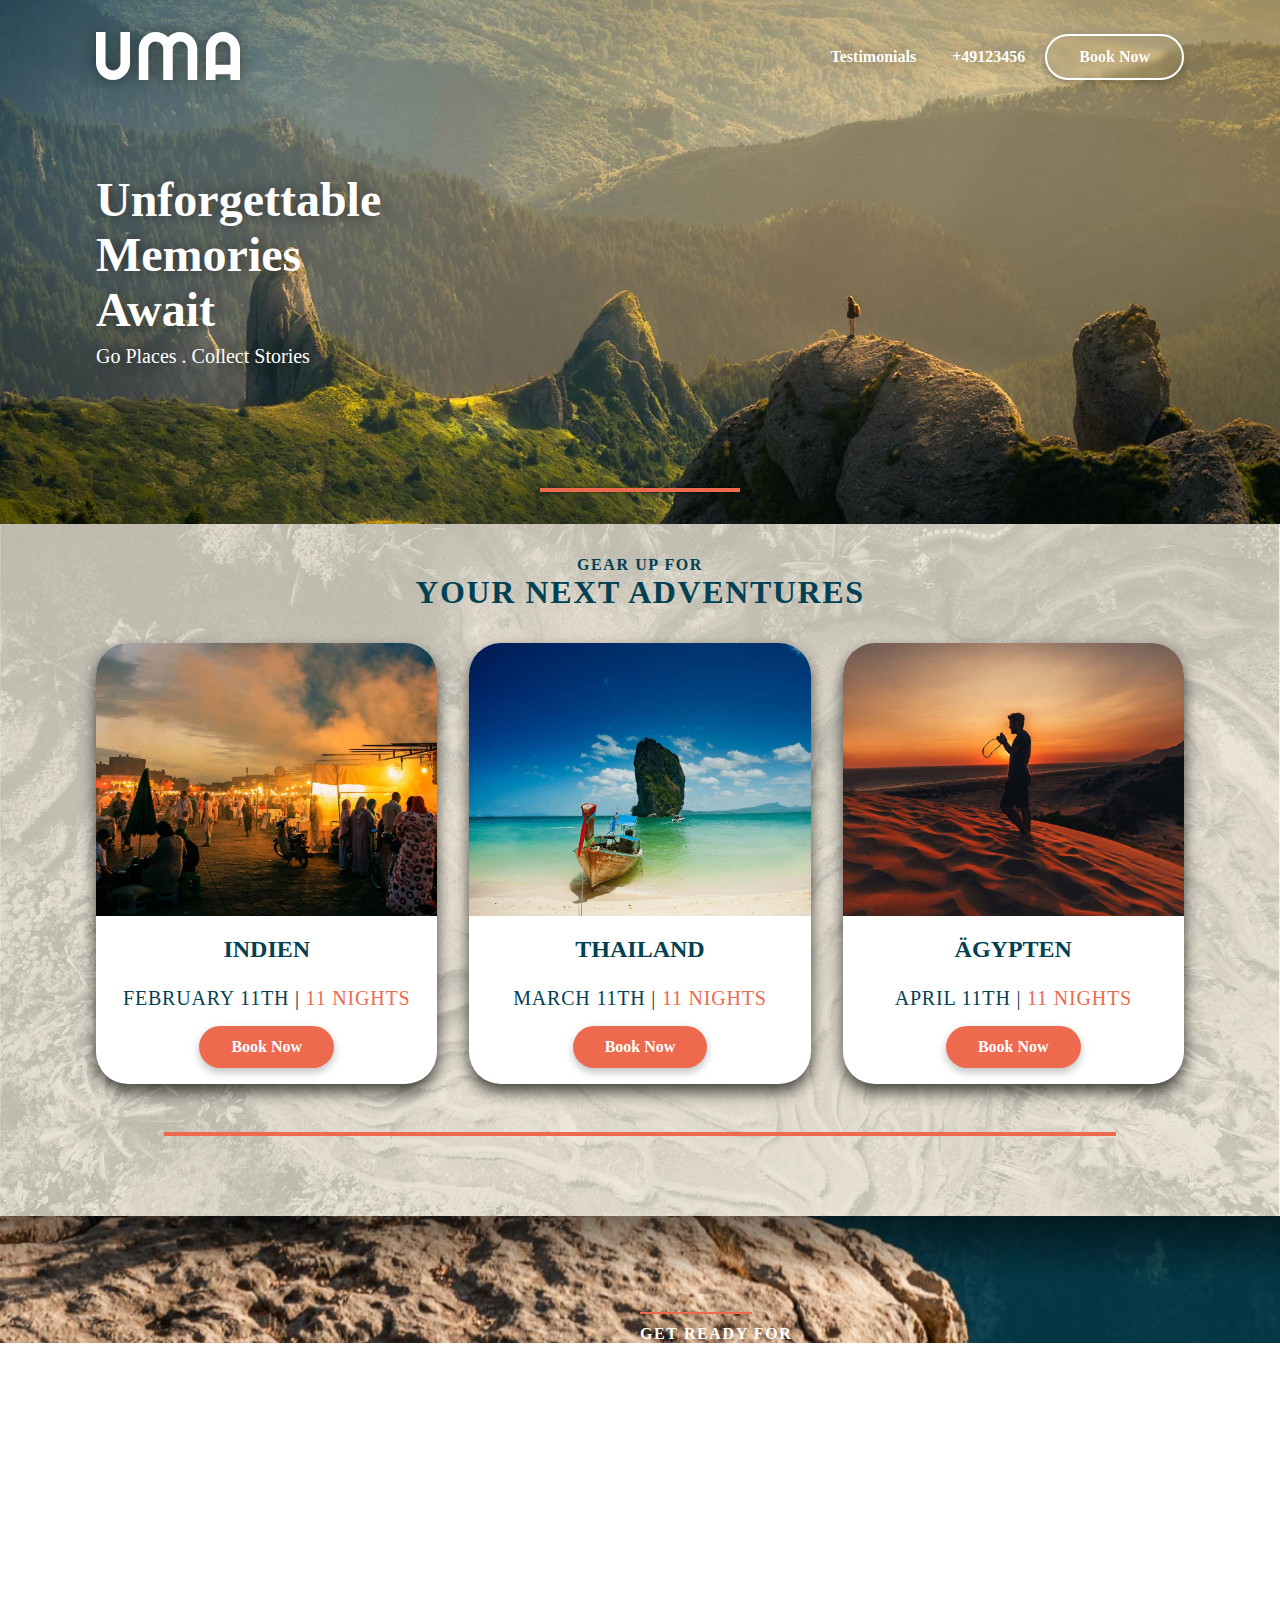
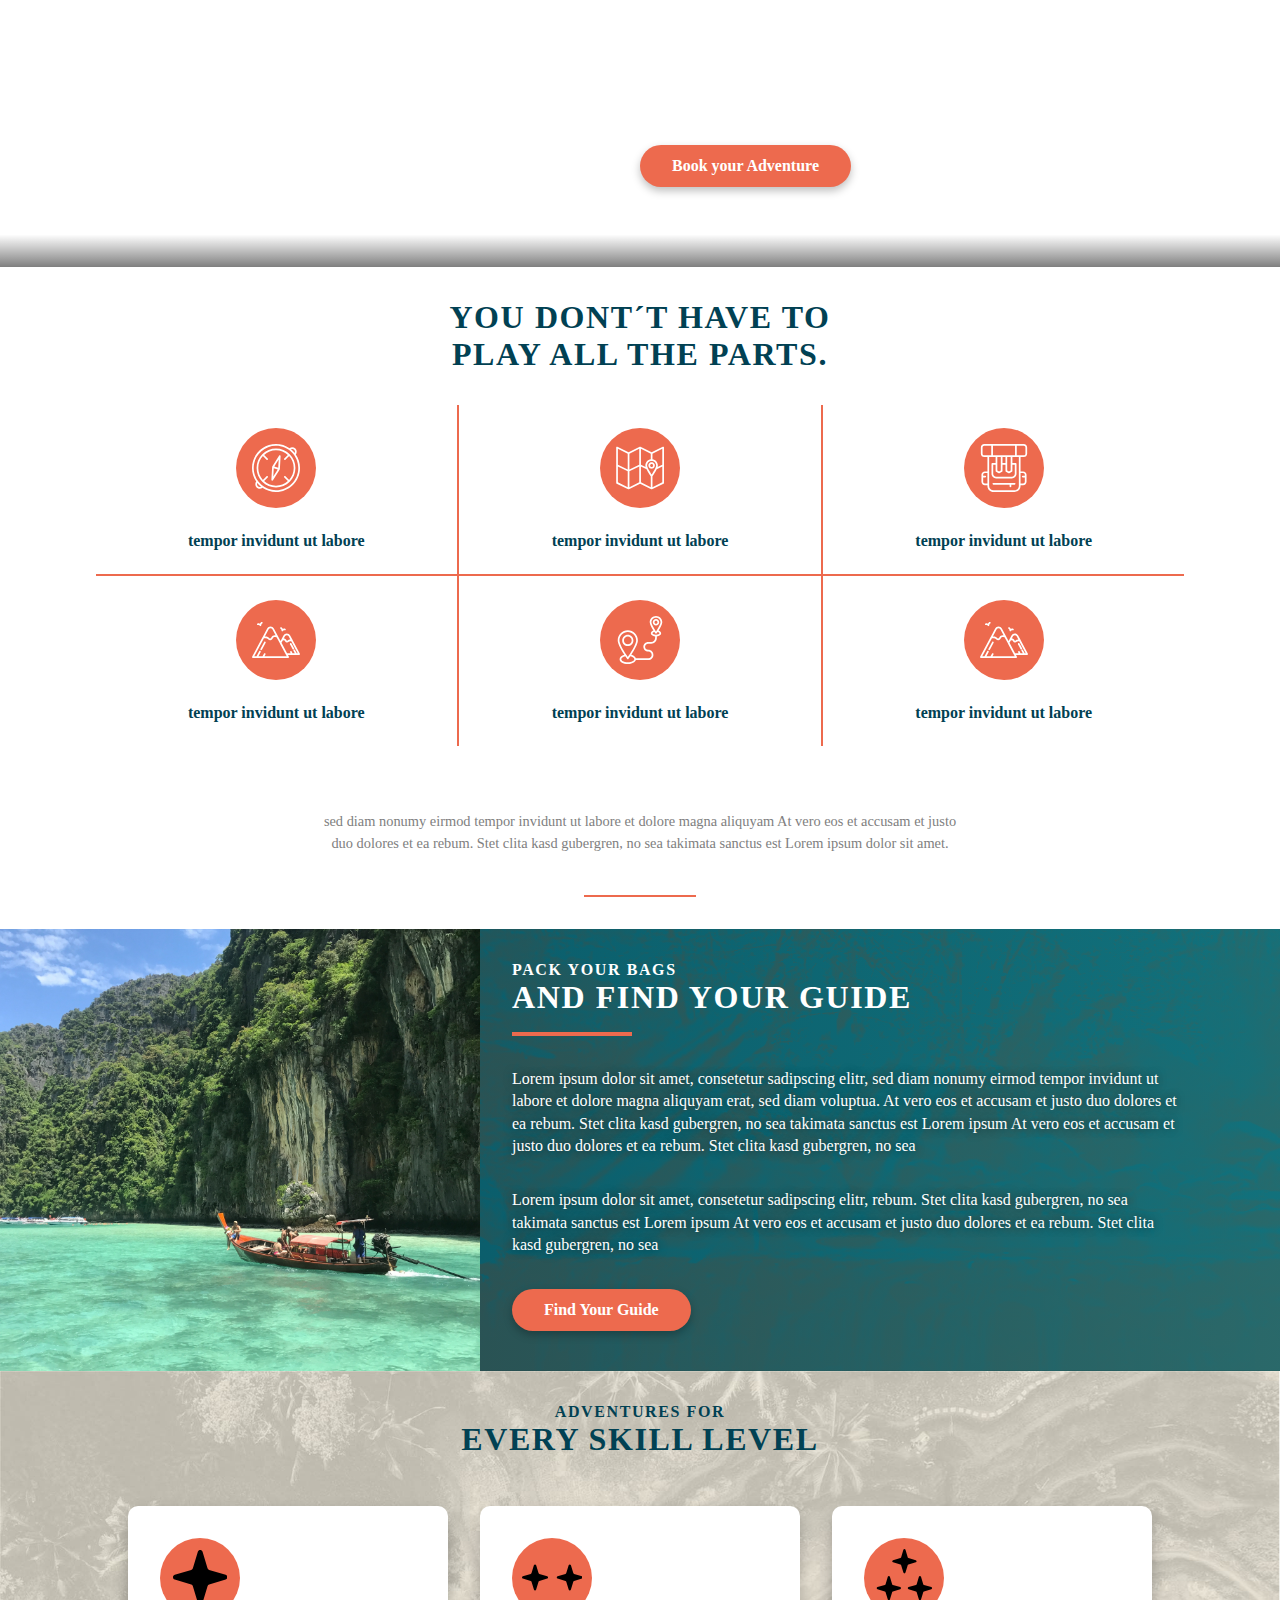
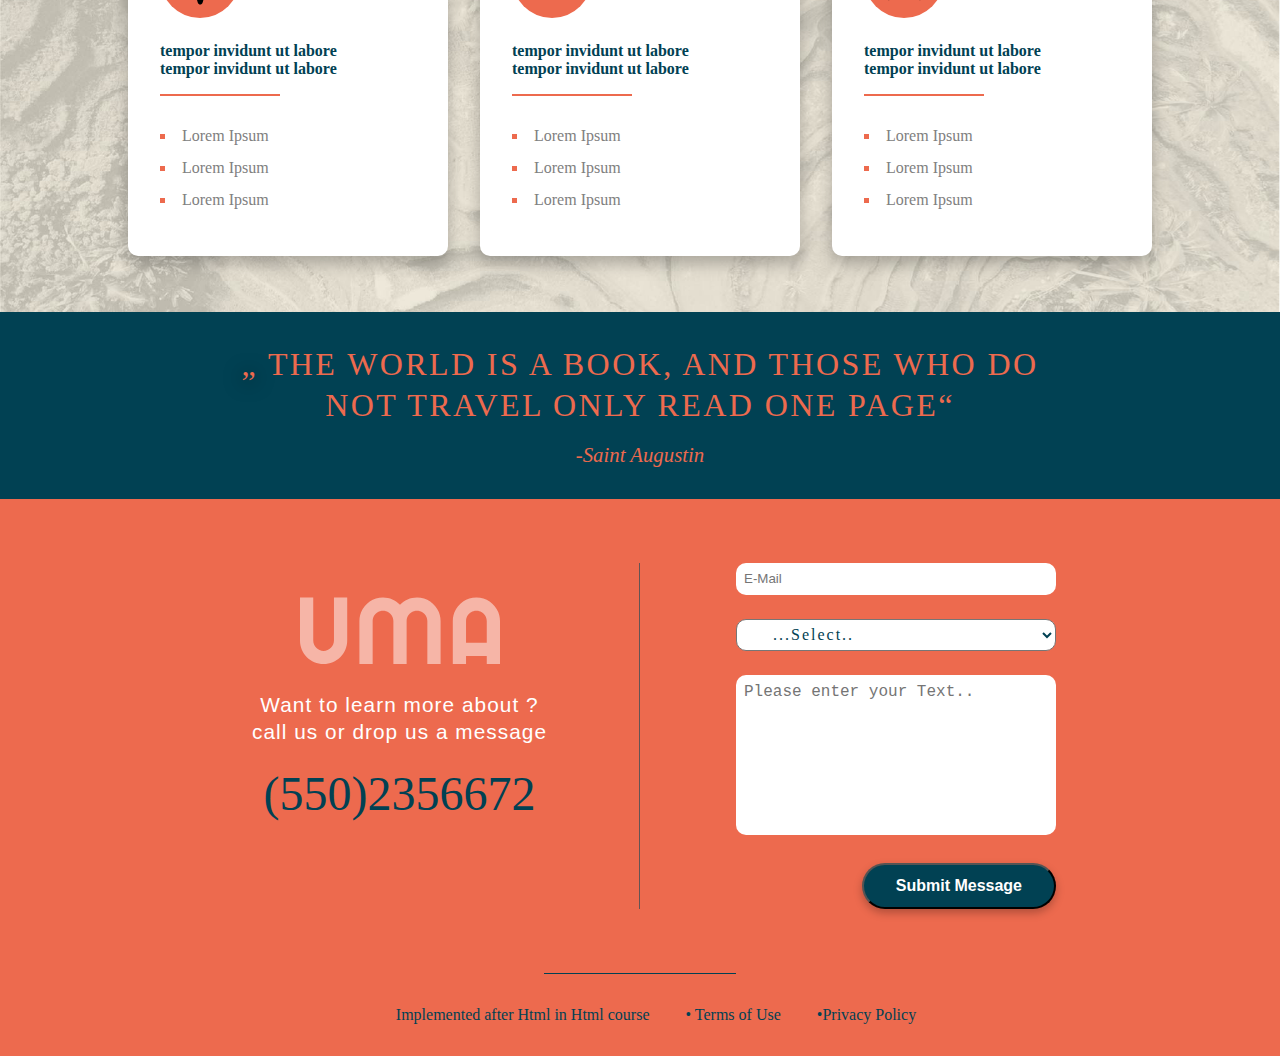
==== commit 271df391: "Update index.html" ====
--- a/index.html
+++ b/index.html
@@ -10,7 +10,7 @@
 <body>
     <header class="header">
 <div class="container"><nav class="header__nav">
-    <a href="#" class="header__logo-link"><img src="../images/logo-cropped.svg" alt="UMA" class="header__logo"></a>
+    <a href="#" class="header__logo-link"><img src="images/logo-cropped.svg" alt="UMA" class="header__logo"></a>
 
 <ul class="header__nav-ul">
   <li class="header__nav-li">
